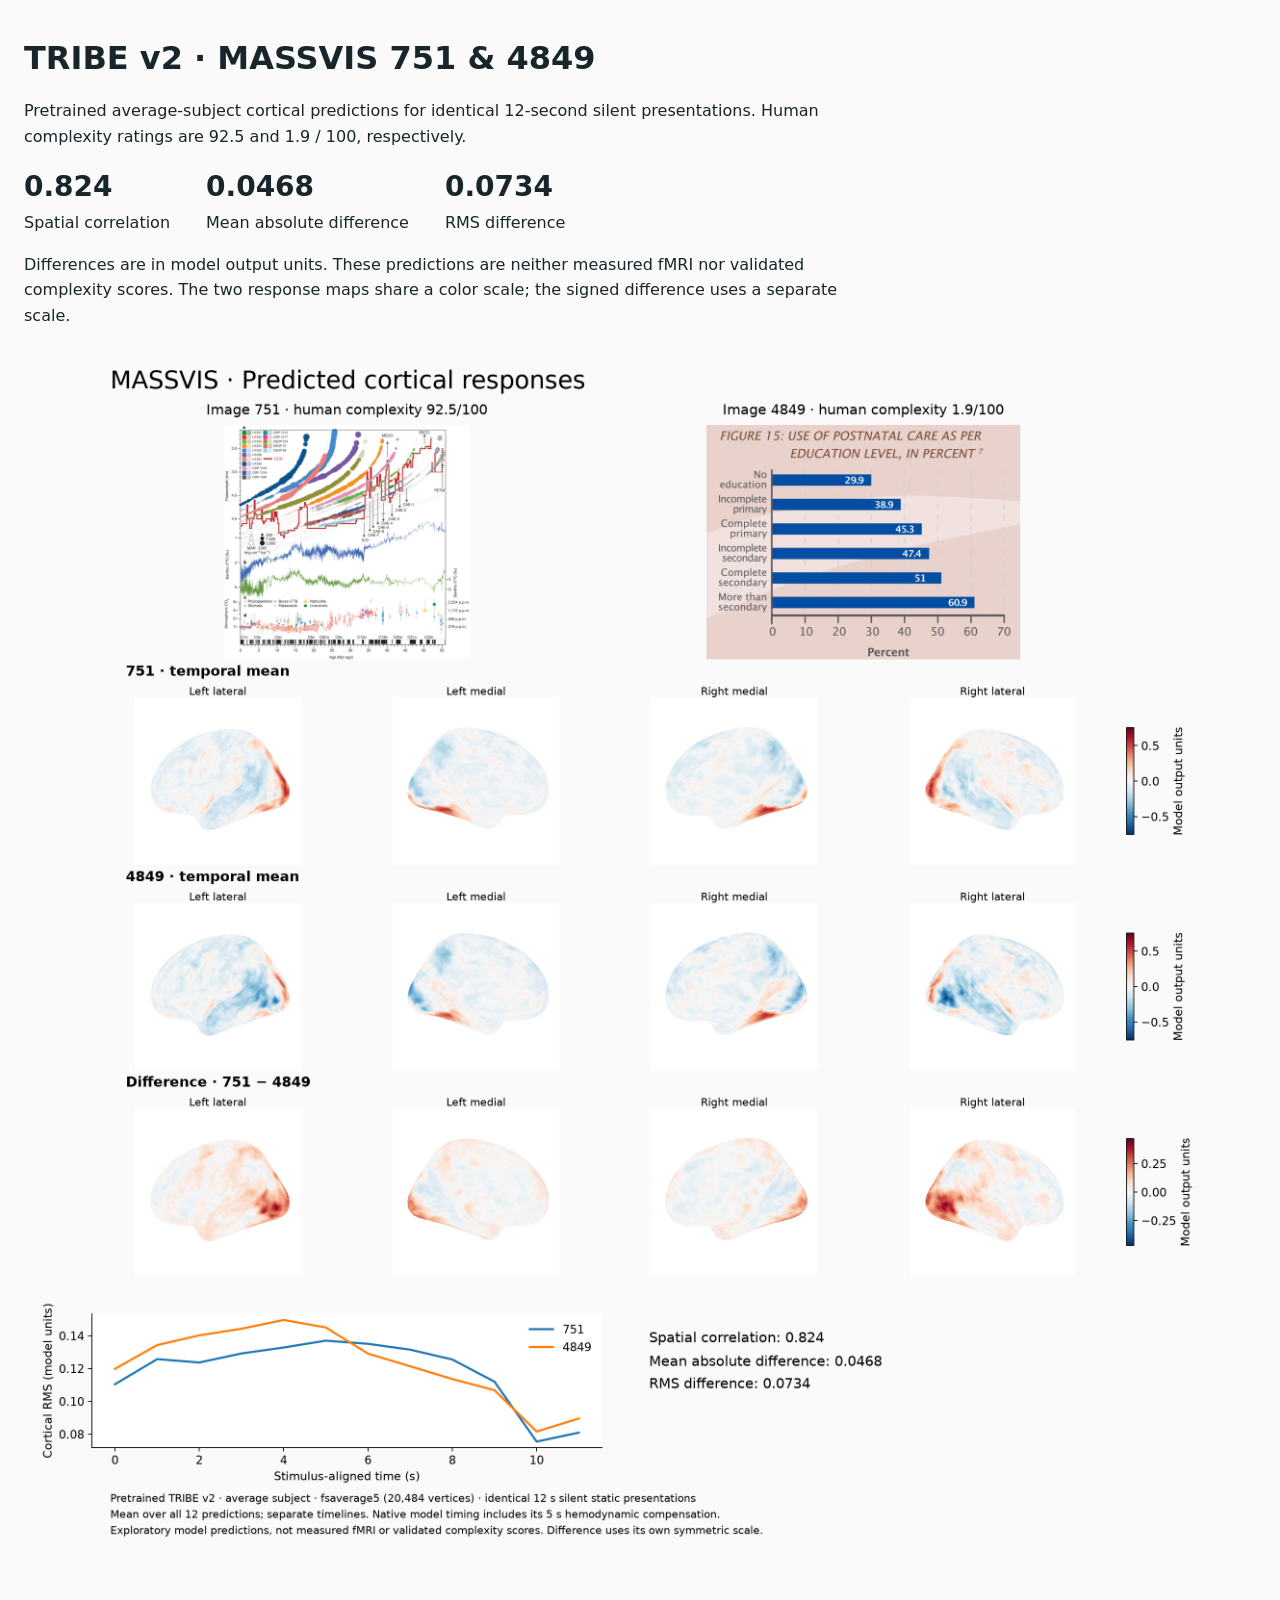
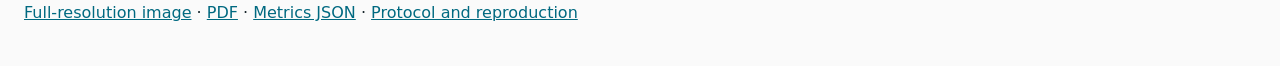
==== tribe/index.html @ c937b477 "tribe and visualizer" ====
<!doctype html>
<html lang="en"><meta charset="utf-8"><meta name="viewport" content="width=device-width,initial-scale=1">
<title>TRIBE v2 · MASSVIS comparison</title>
<style>body{margin:40px auto;padding:0 24px;max-width:1280px;font:16px/1.6 system-ui;color:#18262b;background:#fafafa}h1{line-height:1.15}img{width:100%;height:auto}a{color:#006980}.metrics{display:flex;gap:36px;flex-wrap:wrap}.metrics strong{font-size:28px;display:block}p{max-width:850px}</style>
<h1>TRIBE v2 · MASSVIS 751 &amp; 4849</h1>
<p>Pretrained average-subject cortical predictions for identical 12-second silent
presentations. Human complexity ratings are 92.5 and 1.9 / 100, respectively.</p>
<div class="metrics"><div><strong>0.824</strong>Spatial correlation</div>
<div><strong>0.0468</strong>Mean absolute difference</div>
<div><strong>0.0734</strong>RMS difference</div></div>
<p>Differences are in model output units. These predictions are neither measured
fMRI nor validated complexity scores. The two response maps share a color scale;
the signed difference uses a separate scale.</p>
<img src="outputs/comparison.png" alt="Both source images, cortical predictions on left and right hemisphere surfaces, their signed difference, and response magnitude over time">
<p><a href="outputs/comparison.png">Full-resolution image</a> ·
<a href="outputs/comparison.pdf">PDF</a> · <a href="outputs/comparison.json">Metrics JSON</a> ·
<a href="README.md">Protocol and reproduction</a></p></html>
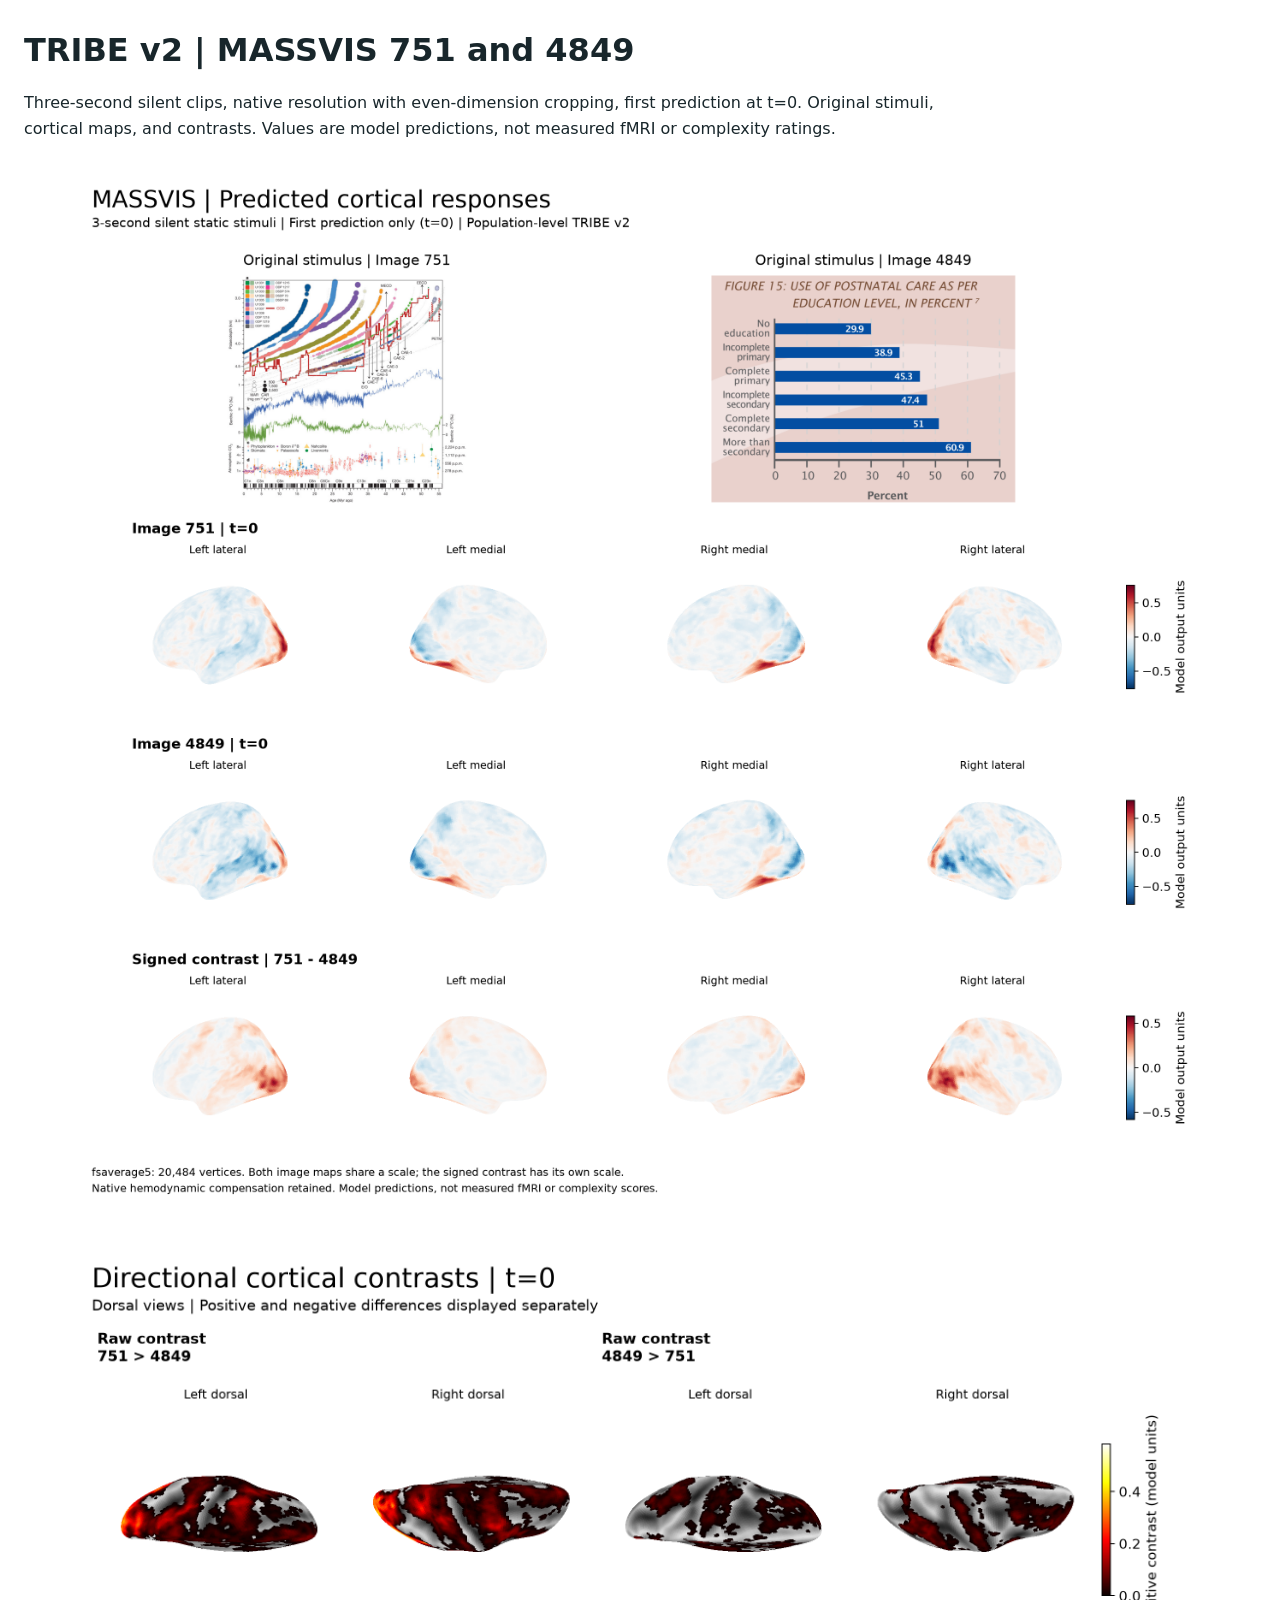
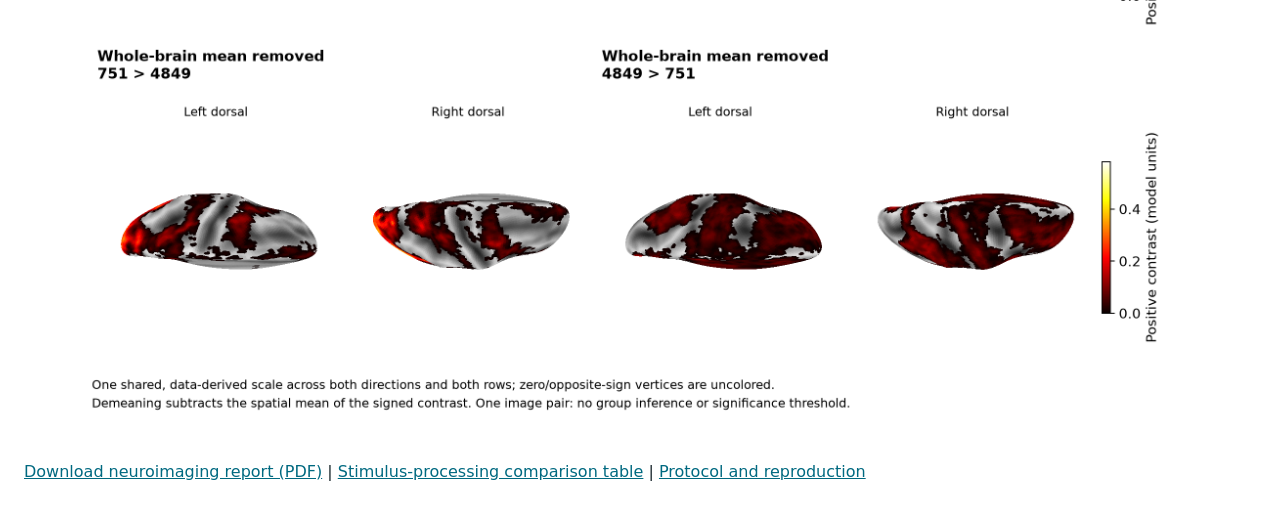
==== commit 72dad376: "bug fix" ====
--- a/tribe/index.html
+++ b/tribe/index.html
@@ -1,17 +1,12 @@
 <!doctype html>
 <html lang="en"><meta charset="utf-8"><meta name="viewport" content="width=device-width,initial-scale=1">
-<title>TRIBE v2 · MASSVIS comparison</title>
-<style>body{margin:40px auto;padding:0 24px;max-width:1280px;font:16px/1.6 system-ui;color:#18262b;background:#fafafa}h1{line-height:1.15}img{width:100%;height:auto}a{color:#006980}.metrics{display:flex;gap:36px;flex-wrap:wrap}.metrics strong{font-size:28px;display:block}p{max-width:850px}</style>
-<h1>TRIBE v2 · MASSVIS 751 &amp; 4849</h1>
-<p>Pretrained average-subject cortical predictions for identical 12-second silent
-presentations. Human complexity ratings are 92.5 and 1.9 / 100, respectively.</p>
-<div class="metrics"><div><strong>0.824</strong>Spatial correlation</div>
-<div><strong>0.0468</strong>Mean absolute difference</div>
-<div><strong>0.0734</strong>RMS difference</div></div>
-<p>Differences are in model output units. These predictions are neither measured
-fMRI nor validated complexity scores. The two response maps share a color scale;
-the signed difference uses a separate scale.</p>
-<img src="outputs/comparison.png" alt="Both source images, cortical predictions on left and right hemisphere surfaces, their signed difference, and response magnitude over time">
-<p><a href="outputs/comparison.png">Full-resolution image</a> ·
-<a href="outputs/comparison.pdf">PDF</a> · <a href="outputs/comparison.json">Metrics JSON</a> ·
+<title>TRIBE v2 | Cortical maps</title>
+<style>body{margin:32px auto;padding:0 24px;max-width:1400px;font:16px/1.6 system-ui;color:#18262b;background:white}h1{line-height:1.15}img{width:100%;height:auto}a{color:#006980}p{max-width:950px}</style>
+<h1>TRIBE v2 | MASSVIS 751 and 4849</h1>
+<p>Three-second silent clips, native resolution with even-dimension cropping, first prediction at t=0.
+Original stimuli, cortical maps, and contrasts. Values are model predictions, not measured fMRI or complexity ratings.</p>
+<img src="outputs/comparison.png" alt="Original stimuli 751 and 4849, their first-prediction cortical maps, and signed difference">
+<img src="outputs/directional_contrasts.png" alt="Dorsal positive and negative cortical contrasts, with a whole-brain demeaning sensitivity check">
+<p><a href="outputs/comparison.pdf">Download neuroimaging report (PDF)</a> |
+<a href="processing_comparison.md">Stimulus-processing comparison table</a> |
 <a href="README.md">Protocol and reproduction</a></p></html>
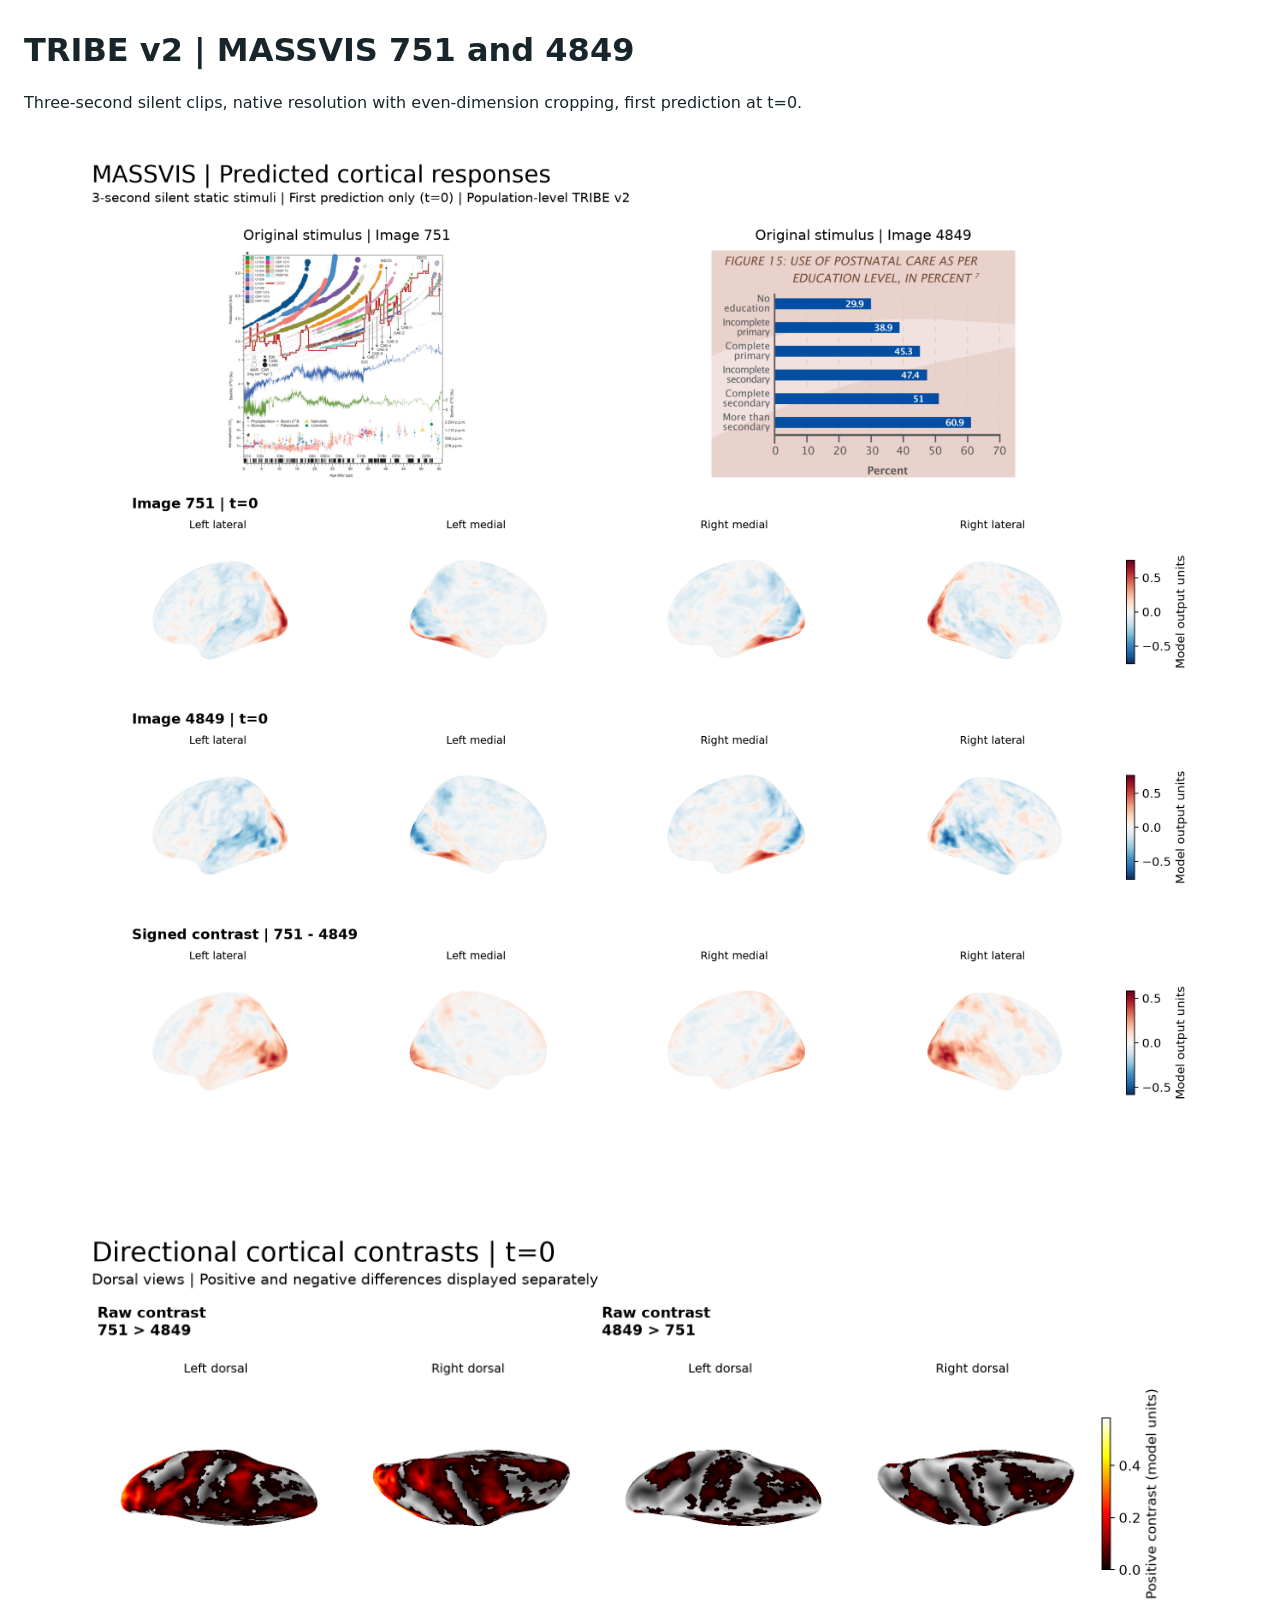
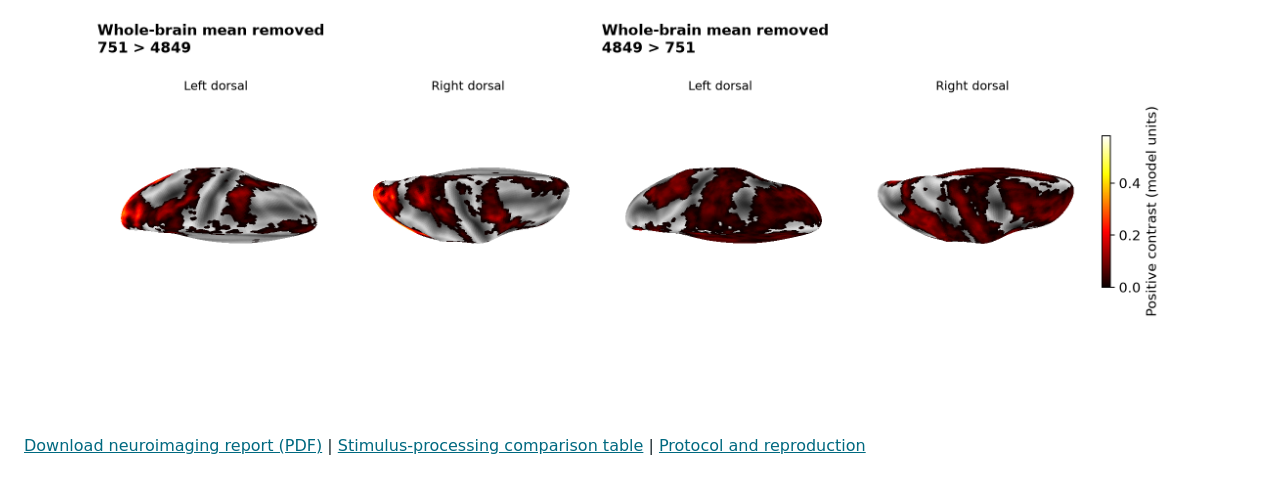
==== commit ee6b89b9: "fix" ====
--- a/tribe/index.html
+++ b/tribe/index.html
@@ -3,8 +3,7 @@
 <title>TRIBE v2 | Cortical maps</title>
 <style>body{margin:32px auto;padding:0 24px;max-width:1400px;font:16px/1.6 system-ui;color:#18262b;background:white}h1{line-height:1.15}img{width:100%;height:auto}a{color:#006980}p{max-width:950px}</style>
 <h1>TRIBE v2 | MASSVIS 751 and 4849</h1>
-<p>Three-second silent clips, native resolution with even-dimension cropping, first prediction at t=0.
-Original stimuli, cortical maps, and contrasts. Values are model predictions, not measured fMRI or complexity ratings.</p>
+<p>Three-second silent clips, native resolution with even-dimension cropping, first prediction at t=0.</p>
 <img src="outputs/comparison.png" alt="Original stimuli 751 and 4849, their first-prediction cortical maps, and signed difference">
 <img src="outputs/directional_contrasts.png" alt="Dorsal positive and negative cortical contrasts, with a whole-brain demeaning sensitivity check">
 <p><a href="outputs/comparison.pdf">Download neuroimaging report (PDF)</a> |
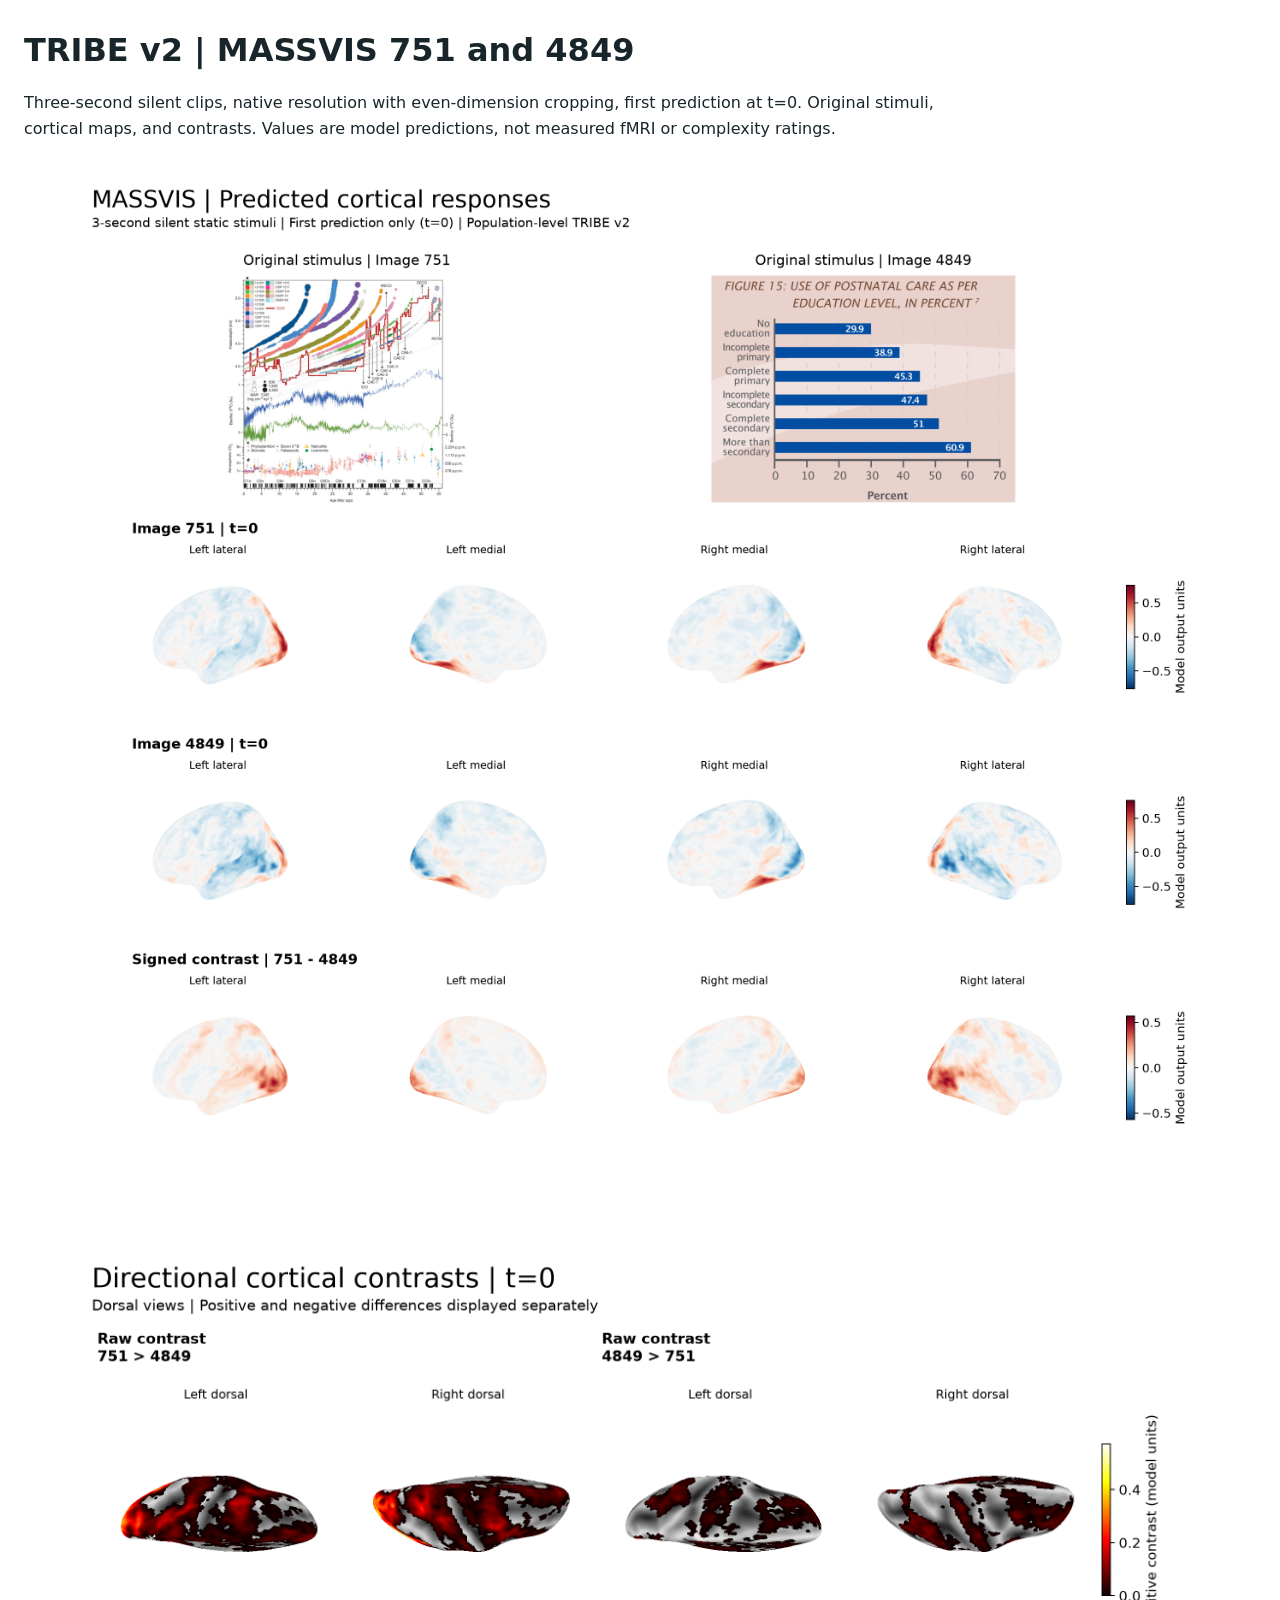
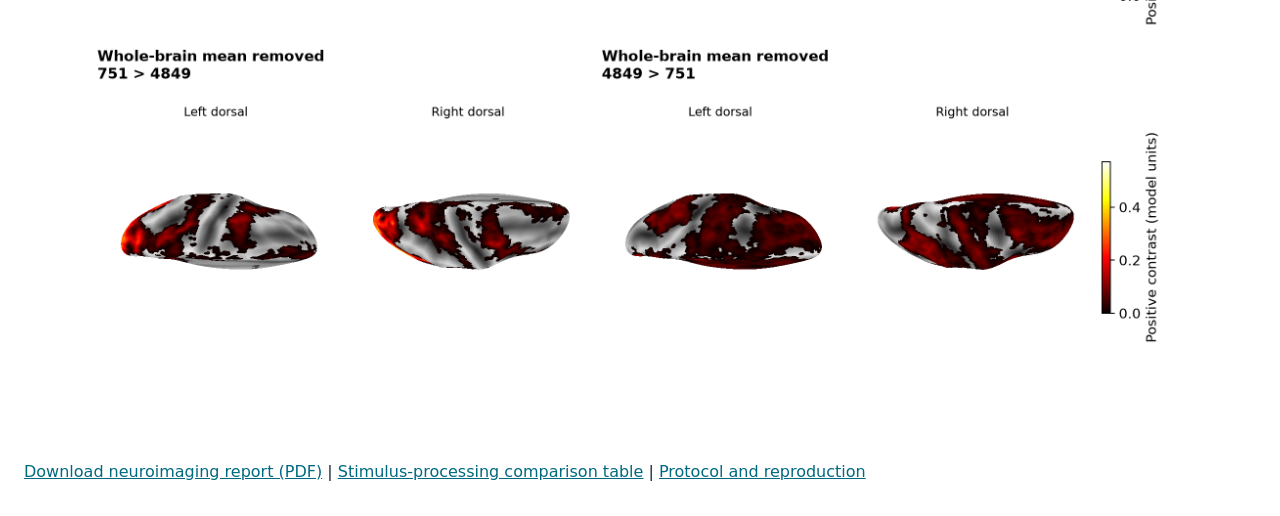
==== commit 8aeff5ec: "linux" ====
--- a/tribe/index.html
+++ b/tribe/index.html
@@ -3,7 +3,8 @@
 <title>TRIBE v2 | Cortical maps</title>
 <style>body{margin:32px auto;padding:0 24px;max-width:1400px;font:16px/1.6 system-ui;color:#18262b;background:white}h1{line-height:1.15}img{width:100%;height:auto}a{color:#006980}p{max-width:950px}</style>
 <h1>TRIBE v2 | MASSVIS 751 and 4849</h1>
-<p>Three-second silent clips, native resolution with even-dimension cropping, first prediction at t=0.</p>
+<p>Three-second silent clips, native resolution with even-dimension cropping, first prediction at t=0.
+Original stimuli, cortical maps, and contrasts. Values are model predictions, not measured fMRI or complexity ratings.</p>
 <img src="outputs/comparison.png" alt="Original stimuli 751 and 4849, their first-prediction cortical maps, and signed difference">
 <img src="outputs/directional_contrasts.png" alt="Dorsal positive and negative cortical contrasts, with a whole-brain demeaning sensitivity check">
 <p><a href="outputs/comparison.pdf">Download neuroimaging report (PDF)</a> |
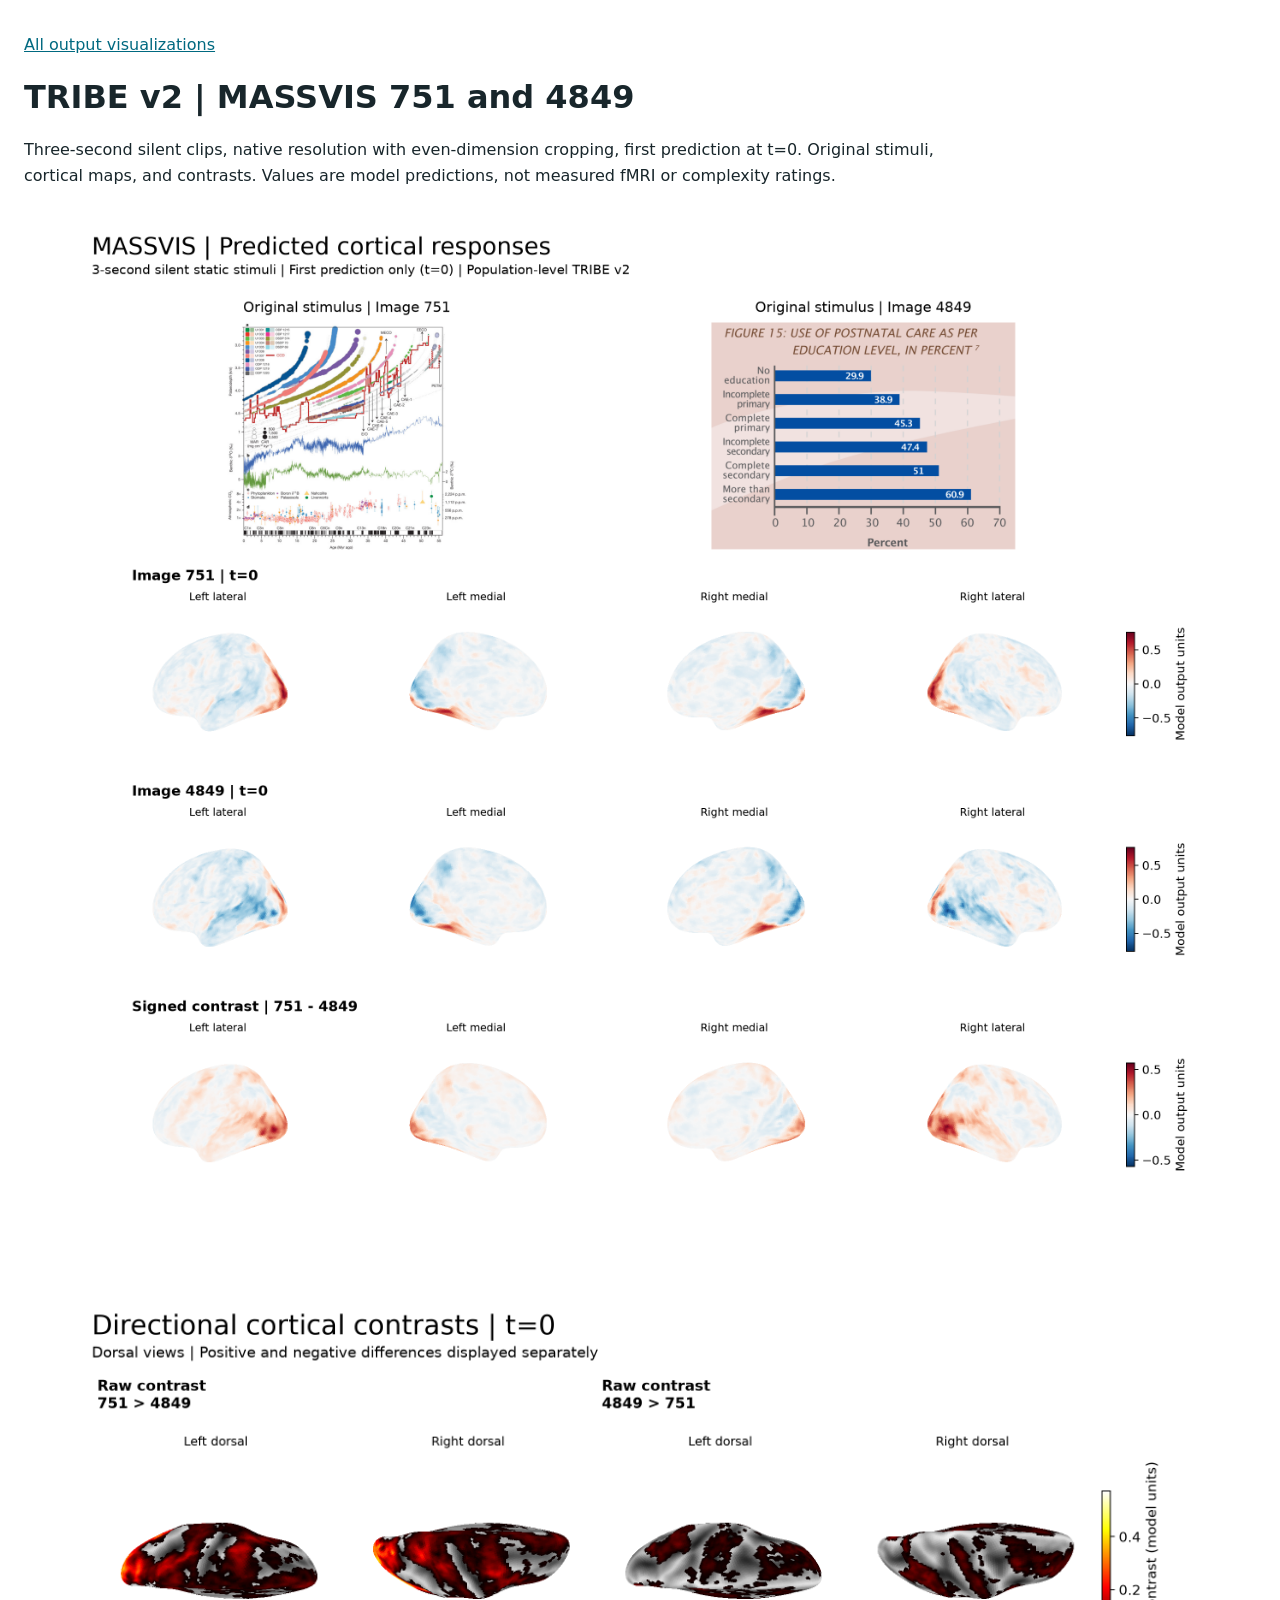
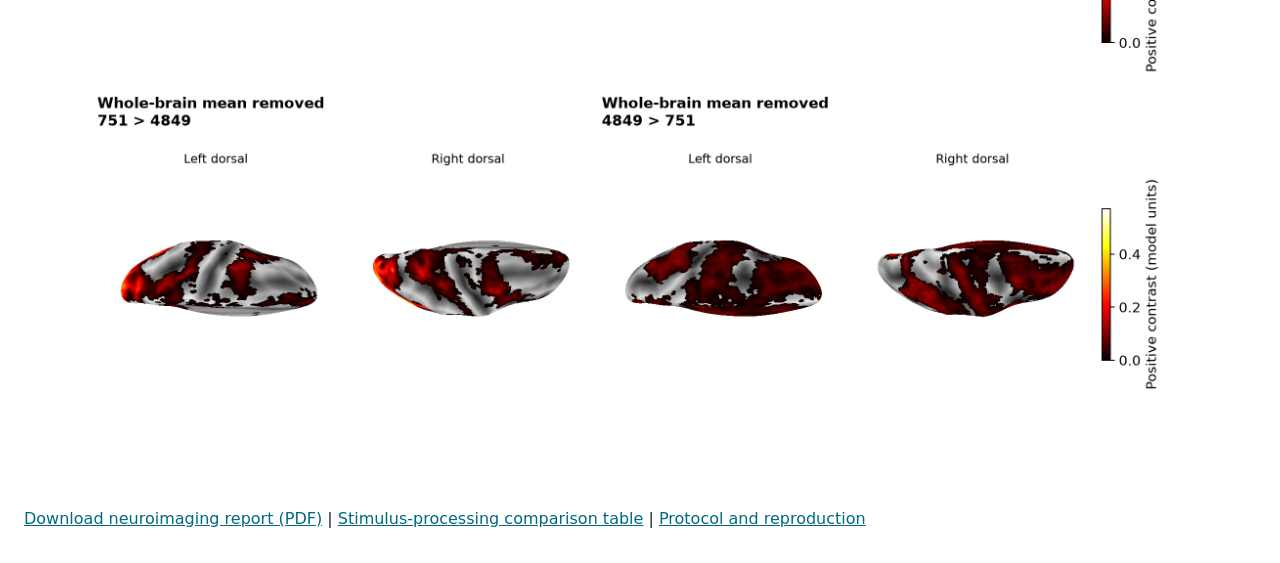
==== commit 62e18256: "massvis all" ====
--- a/tribe/index.html
+++ b/tribe/index.html
@@ -2,6 +2,7 @@
 <html lang="en"><meta charset="utf-8"><meta name="viewport" content="width=device-width,initial-scale=1">
 <title>TRIBE v2 | Cortical maps</title>
 <style>body{margin:32px auto;padding:0 24px;max-width:1400px;font:16px/1.6 system-ui;color:#18262b;background:white}h1{line-height:1.15}img{width:100%;height:auto}a{color:#006980}p{max-width:950px}</style>
+<nav><a href="outputs/web/">All output visualizations</a></nav>
 <h1>TRIBE v2 | MASSVIS 751 and 4849</h1>
 <p>Three-second silent clips, native resolution with even-dimension cropping, first prediction at t=0.
 Original stimuli, cortical maps, and contrasts. Values are model predictions, not measured fMRI or complexity ratings.</p>
